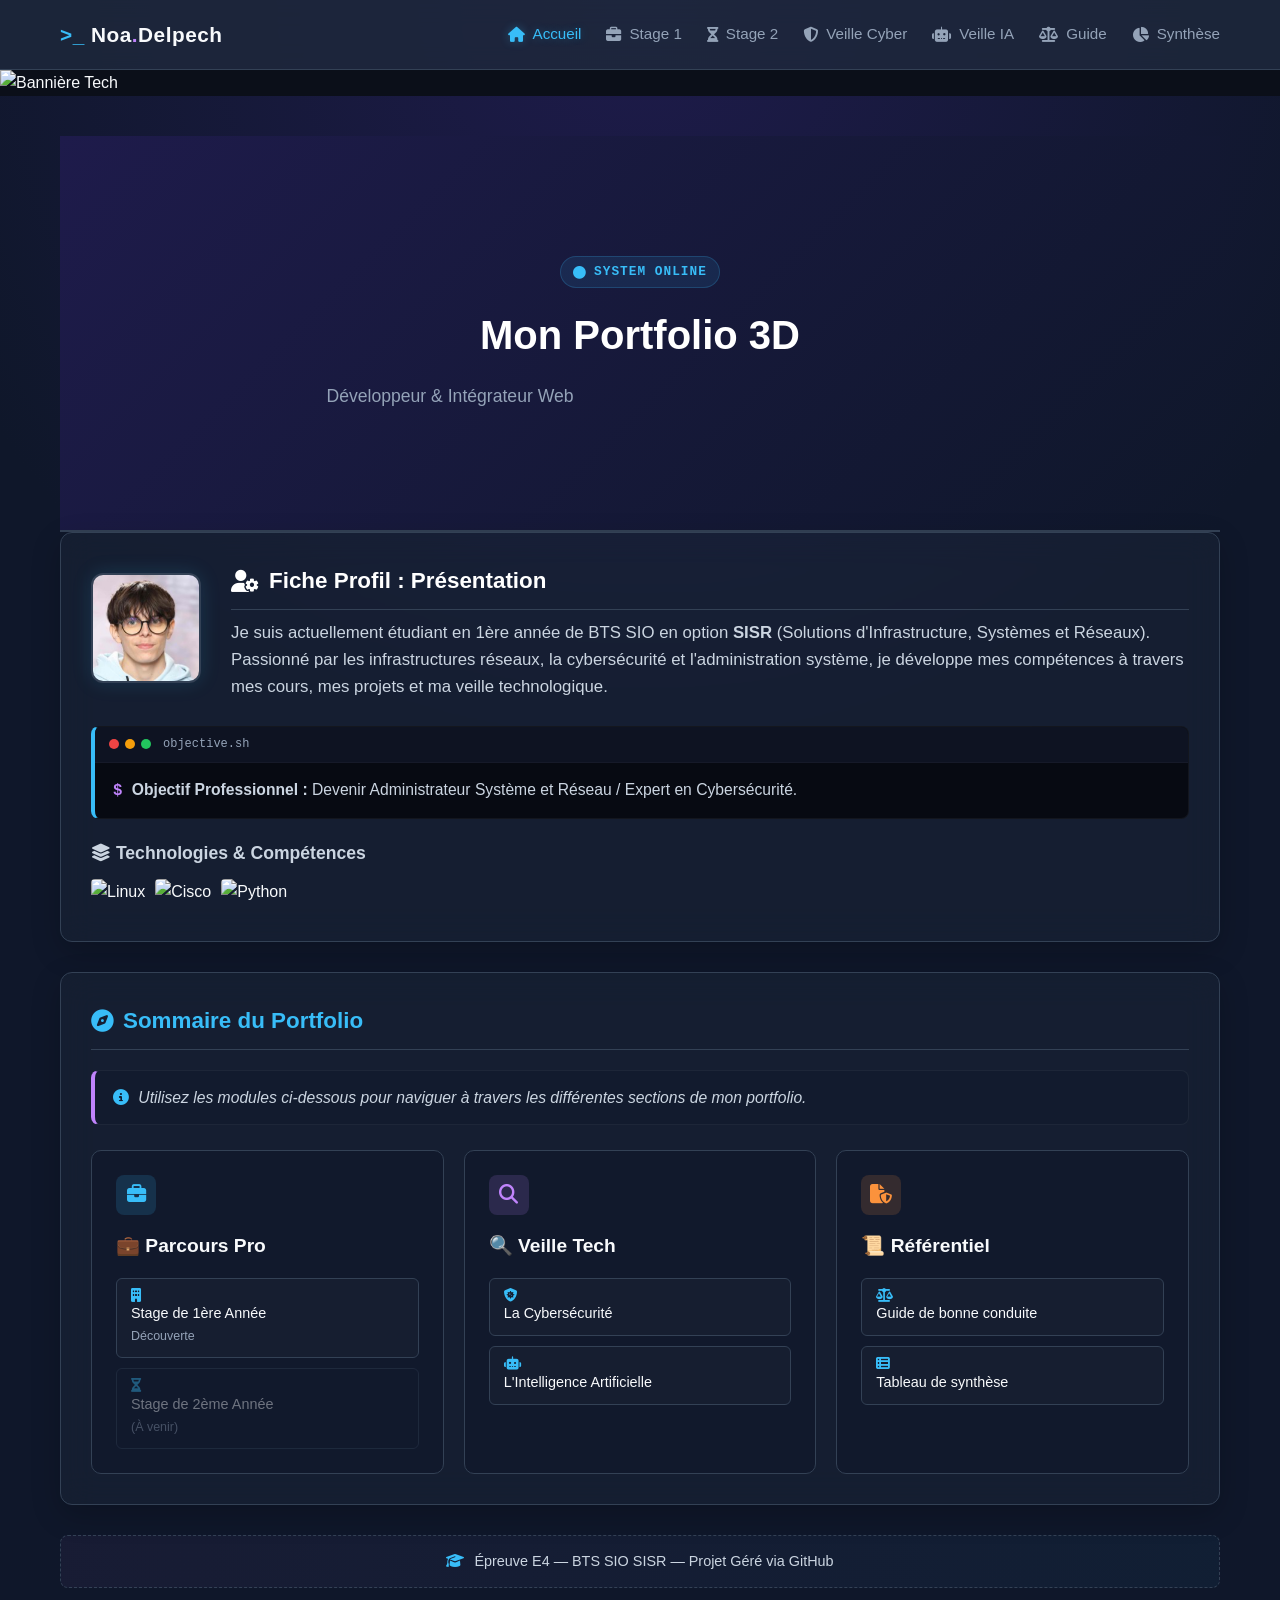
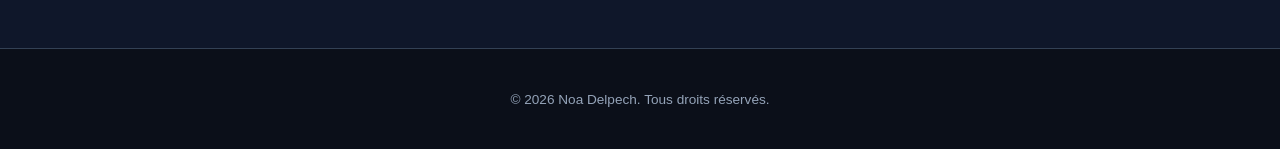
==== index.html @ 025e30a5 "Update index.html" ====
<!DOCTYPE html>
<html lang="fr">
<head>
    <meta charset="UTF-8">
    <meta name="viewport" content="width=device-width, initial-scale=1.0">
    <title>Portfolio — Noa DELPECH</title>
    <link rel="stylesheet" href="style.css">
    <link rel="stylesheet" href="https://cdnjs.cloudflare.com/ajax/libs/font-awesome/6.4.0/css/all.min.css">
</head>
<body>

    <nav class="navbar">
        <div class="nav-container">
            <a href="index.html" class="nav-logo">
                <span class="logo-icon">&gt;_</span> Noa<span class="logo-dot">.</span>Delpech
            </a>
            <ul class="nav-menu">
                <li><a href="index.html" class="active"><i class="fa-solid fa-house"></i> Accueil</a></li>
                <li><a href="stage-1.html"><i class="fa-solid fa-briefcase"></i> Stage 1</a></li>
                <li><a href="stage-2.html"><i class="fa-solid fa-hourglass-half"></i> Stage 2</a></li>
                <li><a href="veille-cybersecurite.html"><i class="fa-solid fa-shield-halved"></i> Veille Cyber</a></li>
                <li><a href="veille-ia.html"><i class="fa-solid fa-robot"></i> Veille IA</a></li>
                <li><a href="guide-bonne-conduite.html"><i class="fa-solid fa-scale-balanced"></i> Guide</a></li>
                <li><a href="tableau-de-synthese.html"><i class="fa-solid fa-chart-pie"></i> Synthèse</a></li>
            </ul>
        </div>
    </nav>

    <div class="banner-wrapper">
        <img src="https://capsule-render.vercel.app/api?type=waving&color=auto&height=200&section=header&text=Noa%20Delpech&fontSize=50&animation=fadeIn" alt="Bannière Tech" class="main-banner">
    </div>

    <main class="dashboard-container">
        
        <header class="cyber-header-hub">
    <div class="hub-overlay">
        <span class="badge-status-cyber"><i class="fa-solid fa-circle dot pulse"></i> SYSTEM ONLINE</span>
        <h1>Mon Portfolio 3D</h1>
        <p>Développeur & Intégrateur Web</p>
    </div>

    <div class="hero-3d-container">
        </div>
</header>

        <section class="glass-card profile-section">
            <div class="profile-grid">
                <div class="avatar-zone">
                    <img src="images/photo.png" alt="Photo Noa Delpech" class="cyber-avatar">
                </div>
                <div class="info-zone">
                    <h2><i class="fa-solid fa-user-gear"></i> Fiche Profil : Présentation</h2>
                    <p class="profile-text">
                        Je suis actuellement étudiant en 1ère année de BTS SIO en option <strong>SISR</strong> (Solutions d'Infrastructure, Systèmes et Réseaux). Passionné par les infrastructures réseaux, la cybersécurité et l'administration système, je développe mes compétences à travers mes cours, mes projets et ma veille technologique.
                    </p>
                </div>
            </div>

            <div class="terminal-box target-box">
                <div class="terminal-header">
                    <span class="dot red"></span><span class="dot yellow"></span><span class="dot green"></span>
                    <span class="terminal-title">objective.sh</span>
                </div>
                <div class="terminal-body">
                    <p><span class="prompt">$</span> <strong>Objectif Professionnel :</strong> Devenir Administrateur Système et Réseau / Expert en Cybersécurité.</p>
                </div>
            </div>

            <div class="skills-dashboard">
                <h3><i class="fa-solid fa-layer-group"></i> Technologies & Compétences</h3>
                <div class="badge-grid">
                    <div class="badge-item"><img src="https://img.shields.io/badge/Linux-FCC624?style=for-the-badge&logo=linux&logoColor=black" alt="Linux"></div>
                    <div class="badge-item"><img src="https://img.shields.io/badge/Cisco-1BA0D7?style=for-the-badge&logo=cisco&logoColor=white" alt="Cisco"></div>
                    <div class="badge-item"><img src="https://img.shields.io/badge/Python-3776AB?style=for-the-badge&logo=python&logoColor=white" alt="Python"></div>
                </div>
            </div>
        </section>

        <section class="glass-card navigation-section">
            <h2><i class="fa-solid fa-compass"></i> Sommaire du Portfolio</h2>
            
            <div class="terminal-box info-box">
                <div class="terminal-body">
                    <p><i class="fa-solid fa-circle-info text-cyan"></i> <em>Utilisez les modules ci-dessous pour naviguer à travers les différentes sections de mon portfolio.</em></p>
                </div>
            </div>

            <div class="modules-grid">
                
                <div class="module-card">
                    <div class="module-icon bg-blue"><i class="fa-solid fa-briefcase"></i></div>
                    <h3>💼 Parcours Pro</h3>
                    <div class="module-links">
                        <a href="stage-1.html" class="btn-link"><i class="fa-solid fa-building"></i> Stage de 1ère Année <span class="sub-desc">Découverte</span></a>
                        <a href="stage-2.html" class="btn-link disabled"><i class="fa-solid fa-hourglass-half"></i> Stage de 2ème Année <span class="sub-desc">(À venir)</span></a>
                    </div>
                </div>

                <div class="module-card">
                    <div class="module-icon bg-purple"><i class="fa-solid fa-magnifying-glass"></i></div>
                    <h3>🔍 Veille Tech</h3>
                    <div class="module-links">
                        <a href="veille-cybersecurite.html" class="btn-link"><i class="fa-solid fa-shield-virus"></i> La Cybersécurité</a>
                        <a href="veille-ia.html" class="btn-link"><i class="fa-solid fa-robot"></i> L'Intelligence Artificielle</a>
                    </div>
                </div>

                <div class="module-card">
                    <div class="module-icon bg-orange"><i class="fa-solid fa-file-shield"></i></div>
                    <h3>📜 Référentiel</h3>
                    <div class="module-links">
                        <a href="guide-bonne-conduite.html" class="btn-link"><i class="fa-solid fa-scale-balanced"></i> Guide de bonne conduite</a>
                        <a href="tableau-de-synthese.html" class="btn-link"><i class="fa-solid fa-table-list"></i> Tableau de synthèse</a>
                    </div>
                </div>

            </div>
        </section>

        <div class="bts-banner">
            <p><i class="fa-solid fa-graduation-cap"></i> Épreuve E4 — BTS SIO SISR — Projet Géré via GitHub</p>
        </div>

    </main>

    <footer class="cyber-footer">
        <p>&copy; 2026 Noa Delpech. Tous droits réservés.</p>
    </footer>

</body>
</html>
---- style.css ----
/* Variables de couleur thématiques (look Cyber/Dark) */
:root {
    --bg-color: #0f172a;
    --card-bg: #1e293b;
    --text-color: #f8fafc;
    --text-muted: #94a3b8;
    --primary-color: #38bdf8;
    --accent-color: #a855f7;
    --border-color: #334155;
}

/* Base de la page */
body {
    margin: 0;
    padding: 0;
    font-family: 'Segoe UI', Tahoma, Geneva, Verdana, sans-serif;
    background-color: var(--bg-color);
    color: var(--text-color);
    line-height: 1.6;
}

/* Barre de Navigation globale */
.navbar {
    background-color: #0b0f19;
    border-bottom: 1px solid var(--border-color);
    position: sticky;
    top: 0;
    z-index: 1000;
}
.nav-container {
    max-width: 1000px;
    margin: 0 auto;
    display: flex;
    justify-content: space-between;
    align-items: center;
    padding: 10px 20px;
}
.nav-logo {
    color: var(--primary-color);
    font-size: 1.3rem;
    font-weight: bold;
    text-decoration: none;
}
.nav-menu {
    list-style: none;
    display: flex;
    gap: 20px;
    margin: 0;
    padding: 0;
}
.nav-menu a {
    color: var(--text-color);
    text-decoration: none;
    font-size: 0.95rem;
    transition: color 0.3s;
}
.nav-menu a:hover, .nav-menu a.active {
    color: var(--primary-color);
}

/* Bannière de couverture */
.hero-banner {
    background: linear-gradient(135deg, #1e1b4b 0%, #0f172a 100%);
    border-bottom: 3px solid var(--primary-color);
    text-align: center;
    padding: 60px 20px;
}
.hero-content h1 {
    font-size: 2.5rem;
    margin: 0;
    letter-spacing: 1px;
}
.subtitle {
    color: var(--primary-color);
    font-size: 1.1rem;
    margin-top: 10px;
}

/* Conteneur principal */
.container {
    max-width: 1000px;
    margin: 30px auto;
    padding: 0 20px;
}

/* Cartes et sections */
section {
    background-color: var(--card-bg);
    border: 1px solid var(--border-color);
    border-radius: 8px;
    padding: 25px;
    margin-bottom: 25px;
}
h2 {
    color: var(--primary-color);
    margin-top: 0;
    border-bottom: 1px solid var(--border-color);
    padding-bottom: 10px;
}

/* Zone Présentation avec photo */
.profile-header {
    display: flex;
    gap: 20px;
    align-items: center;
    margin-bottom: 20px;
}
.profile-img {
    border-radius: 50%;
    border: 2px solid var(--primary-color);
    width: 80px;
    height: 80px;
    object-fit: cover;
}

/* Blocs d'alertes (Reprise du style GitHub mais personnalisé) */
.alert-box {
    border-left: 4px solid;
    padding: 1px 15px;
    border-radius: 4px;
    margin: 20px 0;
}
.alert-box.note {
    background-color: #075985;
    border-color: var(--primary-color);
}
.alert-box.info {
    background-color: #581c87;
    border-color: var(--accent-color);
}

/* Badges de compétences */
.badge-container {
    display: flex;
    gap: 10px;
    margin-top: 10px;
}
.badge {
    padding: 6px 12px;
    border-radius: 4px;
    font-weight: bold;
    font-size: 0.85rem;
    display: inline-flex;
    align-items: center;
    gap: 5px;
}
.linux { background-color: #f59e0b; color: #000; }
.cisco { background-color: #0284c7; color: #fff; }
.python { background-color: #3b82f6; color: #fff; }

/* Grid / Grille du sommaire */
.grid-container {
    display: grid;
    grid-template-columns: repeat(auto-fit, minmax(280px, 1fr));
    gap: 20px;
    margin-top: 20px;
}
.card {
    background-color: #111827;
    border: 1px solid var(--border-color);
    border-radius: 6px;
    padding: 15px;
}
.card h3 {
    margin-top: 0;
    color: var(--text-color);
}
.card ul {
    list-style: none;
    padding: 0;
    margin: 0;
}
.card li {
    margin-bottom: 10px;
}
.card a {
    color: var(--primary-color);
    text-decoration: none;
}
.card a:hover {
    text-decoration: underline;
}
.card a.disabled {
    color: var(--text-muted);
    pointer-events: none;
}

/* Petites étiquettes de statut */
.tag-info, .tag-wait {
    font-size: 0.75rem;
    padding: 2px 6px;
    border-radius: 4px;
    margin-left: 5px;
}
.tag-info { background-color: #1e3a8a; color: #93c5fd; }
.tag-wait { background-color: #374151; color: #9ca3af; }

/* Pied de page */
footer {
    text-align: center;
    color: var(--text-muted);
    font-size: 0.85rem;
    margin-top: 50px;
    padding: 20px;
    border-top: 1px solid var(--border-color);
}
/* --- GRAPHIC SYSTEM (Thème Cyber Deep Dark) --- */
:root {
    --bg-main: #0b0f19;
    --bg-surface: #131b2e;
    --bg-glass: rgba(30, 41, 59, 0.45);
    --border-color: rgba(255, 255, 255, 0.08);
    
    --text-primary: #f8fafc;
    --text-secondary: #cbd5e1;
    --text-muted: #64748b;
    
    --neon-blue: #38bdf8;
    --neon-purple: #c084fc;
    --neon-orange: #fb923c;
    --neon-green: #4ade80;
}

/* --- BASICS --- */
body {
    margin: 0;
    padding: 0;
    font-family: 'Segoe UI', system-ui, -apple-system, sans-serif;
    background-color: var(--bg-main);
    color: var(--text-primary);
    background-image: radial-gradient(circle at 50% 0%, #1e1b4b 0%, var(--bg-main) 70%);
    background-attachment: fixed;
    overflow-x: hidden;
}

/* --- STREAMLINED NAVBAR --- */
.navbar {
    background-color: rgba(11, 15, 25, 0.85);
    backdrop-filter: blur(12px);
    border-bottom: 1px solid var(--border-color);
    position: sticky;
    top: 0;
    z-index: 100;
}
.nav-container {
    max-width: 1100px;
    margin: 0 auto;
    display: flex;
    justify-content: space-between;
    align-items: center;
    padding: 14px 20px;
}
.nav-logo {
    color: var(--text-primary);
    font-size: 1.25rem;
    font-weight: 700;
    text-decoration: none;
    letter-spacing: 0.5px;
}
.logo-icon { color: var(--neon-blue); }
.logo-dot { color: var(--neon-purple); }
.nav-menu {
    list-style: none;
    display: flex;
    gap: 24px;
    margin: 0;
    padding: 0;
}
.nav-menu a {
    color: var(--text-secondary);
    text-decoration: none;
    font-size: 0.9rem;
    font-weight: 500;
    display: flex;
    align-items: center;
    gap: 8px;
    transition: all 0.2s ease;
}
.nav-menu a:hover, .nav-menu a.active {
    color: var(--neon-blue);
    text-shadow: 0 0 10px rgba(56, 189, 248, 0.3);
}

/* --- BANNER INTEGRATION --- */
.banner-wrapper {
    width: 100%;
    background-color: #0b0f19;
}
.main-banner {
    width: 100%;
    height: auto;
    display: block;
}

/* --- CORE LAYOUT --- */
.dashboard-container {
    max-width: 1040px;
    margin: 0 auto;
    padding: 20px;
    box-sizing: border-box;
}
.dashboard-header {
    margin-bottom: 30px;
    text-align: left;
}
.dashboard-header h1 {
    font-size: 2.2rem;
    margin: 0 0 8px 0;
    font-weight: 800;
    letter-spacing: -0.5px;
}
.folder-glow { color: var(--neon-blue); }
.role-tag {
    margin: 0;
    color: var(--text-secondary);
    font-size: 1.1rem;
}
.pulse-icon { display: inline-block; animation: pulse 2s infinite; }

/* --- MODERN GLASS CARDS --- */
.glass-card {
    background: var(--bg-glass);
    backdrop-filter: blur(16px);
    border: 1px solid var(--border-color);
    border-radius: 12px;
    padding: 30px;
    margin-bottom: 30px;
    box-shadow: 0 10px 30px rgba(0,0,0,0.2);
}
.glass-card h2 {
    font-size: 1.4rem;
    margin-top: 0;
    margin-bottom: 20px;
    color: var(--neon-blue);
    display: flex;
    align-items: center;
    gap: 10px;
}

/* Profile Grid layout */
.profile-grid {
    display: flex;
    gap: 30px;
    align-items: center;
    margin-bottom: 25px;
}
.cyber-avatar {
    width: 110px;
    height: 110px;
    border-radius: 12px;
    border: 2px solid var(--border-color);
    box-shadow: 0 0 20px rgba(56, 189, 248, 0.15);
    object-fit: cover;
}
.info-zone h2 { color: #fff; margin-bottom: 10px; }
.profile-text { color: var(--text-secondary); margin: 0; font-size: 1.05rem; }

/* --- TERMINAL BLOCKS (BOXES) --- */
.terminal-box {
    background: #070a12;
    border-radius: 8px;
    border: 1px solid rgba(255,255,255,0.05);
    margin: 20px 0;
    overflow: hidden;
}
.terminal-header {
    background: #0e1322;
    padding: 8px 14px;
    display: flex;
    align-items: center;
    gap: 6px;
    border-bottom: 1px solid rgba(255,255,255,0.03);
}
.dot { width: 10px; height: 10px; border-radius: 50%; }
.dot.red { background: #ef4444; }
.dot.yellow { background: #f59e0b; }
.dot.green { background: #22c55e; }
.terminal-title { font-family: monospace; font-size: 0.75rem; color: var(--text-muted); margin-left: 6px; }
.terminal-body { padding: 14px 18px; }
.terminal-body p { margin: 0; font-size: 0.98rem; color: var(--text-secondary); }
.prompt { color: var(--neon-purple); font-family: monospace; margin-right: 5px; font-weight: bold; }

.target-box { border-left: 4px solid var(--neon-blue); }
.info-box { border-left: 4px solid var(--neon-purple); background: rgba(15, 23, 42, 0.3); }
.text-cyan { color: var(--neon-blue); margin-right: 5px; }

/* Skills Section inside Profile */
.skills-dashboard h3 { font-size: 1.1rem; margin-bottom: 12px; color: var(--text-secondary); }
.badge-grid { display: flex; gap: 10px; flex-wrap: wrap; }
.badge-item img { height: 32px; display: block; border-radius: 4px; }

/* --- DASHBOARD MODULES GRID --- */
.modules-grid {
    display: grid;
    grid-template-columns: repeat(auto-fit, minmax(290px, 1fr));
    gap: 20px;
    margin-top: 25px;
}
.module-card {
    background: rgba(15, 23, 42, 0.6);
    border: 1px solid var(--border-color);
    border-radius: 10px;
    padding: 24px;
    position: relative;
    transition: all 0.25s cubic-bezier(0.4, 0, 0.2, 1);
}
.module-card:hover {
    transform: translateY(-4px);
    border-color: rgba(56, 189, 248, 0.3);
    box-shadow: 0 12px 24px -10px rgba(0, 0, 0, 0.5);
}
.module-icon {
    width: 40px;
    height: 40px;
    border-radius: 8px;
    display: flex;
    align-items: center;
    justify-content: center;
    font-size: 1.2rem;
    margin-bottom: 16px;
}
.bg-blue { background: rgba(56, 189, 248, 0.15); color: var(--neon-blue); }
.bg-purple { background: rgba(192, 132, 252, 0.15); color: var(--neon-purple); }
.bg-orange { background: rgba(251, 146, 60, 0.15); color: var(--neon-orange); }

.module-card h3 { margin: 0 0 16px 0; font-size: 1.2rem; font-weight: 600; }
.module-links { display: flex; flex-direction: column; gap: 10px; }

/* BUTTON STYLE LINKS */
.btn-link {
    background: rgba(255,255,255,0.02);
    border: 1px solid var(--border-color);
    border-radius: 6px;
    padding: 10px 14px;
    color: var(--text-primary);
    text-decoration: none;
    font-size: 0.9rem;
    font-weight: 500;
    transition: all 0.2s ease;
    display: flex;
    flex-direction: column;
}
.btn-link i { color: var(--neon-blue); margin-right: 2px; font-size: 0.85rem; display: inline-flex; align-items: center; gap: 6px;}
.btn-link:hover:not(.disabled) {
    background: rgba(255,255,255,0.06);
    border-color: var(--neon-blue);
    padding-left: 18px;
}
.sub-desc { font-size: 0.78rem; color: var(--text-muted); font-weight: 400; margin-top: 2px; }

.btn-link.disabled {
    opacity: 0.4;
    cursor: not-allowed;
    background: transparent;
}

/* --- FOOTERS & SUB-BANNERS --- */
.bts-banner {
    text-align: center;
    padding: 14px;
    background: linear-gradient(90deg, rgba(192,132,252,0.05), rgba(56,189,248,0.05));
    border: 1px dashed var(--border-color);
    border-radius: 8px;
    font-size: 0.9rem;
    color: var(--text-secondary);
}
.bts-banner i { color: var(--neon-blue); margin-right: 6px; }

.cyber-footer {
    text-align: center;
    padding: 24px;
    margin-top: 40px;
    border-top: 1px solid var(--border-color);
    color: var(--text-muted);
    font-size: 0.8rem;
}

/* --- ANIMATIONS & RESPONSIVE --- */
@keyframes pulse {
    0%, 100% { transform: scale(1); }
    50% { transform: scale(1.05); }
}

@media (max-width: 680px) {
    .profile-grid { flex-direction: column; text-align: center; gap: 16px; }
    .nav-container { flex-direction: column; gap: 12px; }
    .dashboard-header { text-align: center; }
    .glass-card { padding: 20px; }
}

/* ========================================================
   DESIGN PREMIUM - HUB DE VEILLE EN TIMELINE (STRICT IMAGE FOLDER)
   ======================================================== */

.cyber-header-hub {
    background: linear-gradient(135deg, #090d16 0%, #17123a 100%);
    border-bottom: 1px solid var(--border-color);
    padding: 60px 20px;
    text-align: center;
}
.hub-overlay {
    max-width: 800px;
    margin: 0 auto;
}
.badge-status-cyber {
    background: rgba(74, 222, 128, 0.1);
    color: var(--neon-green);
    border: 1px solid rgba(74, 222, 128, 0.2);
    padding: 5px 12px;
    border-radius: 4px;
    font-size: 0.8rem;
    font-family: monospace;
    font-weight: bold;
    letter-spacing: 1px;
}
.pulse { animation: blink 1.5s infinite; margin-right: 5px; }

.cyber-header-hub h1 {
    font-size: 2.5rem;
    margin: 18px 0 10px 0;
    color: #fff;
    font-weight: 800;
}
.cyber-header-hub p {
    color: var(--text-secondary);
    font-size: 1.1rem;
    margin: 0;
}

/* Grille de statistiques */
.stats-panel-grid {
    display: grid;
    grid-template-columns: repeat(auto-fit, minmax(220px, 1fr));
    gap: 20px;
    margin: 30px 0 40px 0;
}
.stat-card {
    background: rgba(30, 41, 59, 0.3);
    border: 1px solid var(--border-color);
    border-radius: 8px;
    padding: 20px;
    text-align: center;
}
.stat-title {
    display: block;
    font-size: 0.85rem;
    color: var(--text-muted);
    text-transform: uppercase;
    margin-bottom: 5px;
}
.stat-value {
    font-size: 1.5rem;
    font-weight: 700;
    color: #fff;
}
.text-blue { color: var(--neon-blue); }
.text-purple { color: var(--neon-purple); }

.hub-title {
    font-size: 1.5rem;
    color: #fff;
    margin-bottom: 30px;
    border-left: 4px solid var(--neon-purple);
    padding-left: 12px;
}

/* Architecture de la Timeline */
.timeline-feed {
    position: relative;
    padding-left: 30px;
    border-left: 2px solid var(--border-color);
    margin-bottom: 60px;
}

.timeline-item {
    position: relative;
    margin-bottom: 35px;
}
/* Point lumineux sur la ligne de temps */
.timeline-item::before {
    content: '';
    position: absolute;
    left: -37px;
    top: 6px;
    width: 12px;
    height: 12px;
    border-radius: 50%;
    background: var(--bg-main);
    border: 2px solid var(--neon-blue);
    box-shadow: 0 0 8px var(--neon-blue);
    z-index: 5;
}

.timeline-meta {
    display: flex;
    align-items: center;
    gap: 15px;
    margin-bottom: 10px;
}
.source-text {
    font-size: 0.85rem;
    color: var(--text-muted);
}

/* Badges de catégorisation thématique */
.axis-tag {
    font-size: 0.75rem;
    font-weight: 700;
    padding: 3px 10px;
    border-radius: 4px;
    text-transform: uppercase;
}
.tag-eco { background: rgba(56, 189, 248, 0.12); color: var(--neon-blue); }
.tag-law { background: rgba(251, 146, 60, 0.12); color: var(--neon-orange); }
.tag-tech { background: rgba(192, 132, 252, 0.12); color: var(--neon-purple); }
.tag-gov { background: rgba(74, 222, 128, 0.12); color: var(--neon-green); }

/* Cartes horizontales scindées */
.timeline-card {
    background: var(--bg-surface);
    border: 1px solid var(--border-color);
    border-radius: 10px;
    overflow: hidden;
    transition: border-color 0.2s ease, transform 0.2s ease;
}
.timeline-card:hover {
    border-color: rgba(192, 132, 252, 0.3);
    transform: translateX(4px);
}

.card-split {
    display: flex;
    align-items: stretch;
}
.card-content {
    padding: 25px;
    flex: 1;
}
.card-content h3 {
    margin: 0 0 12px 0;
    font-size: 1.2rem;
    color: #fff;
}
.summary-text {
    color: var(--text-secondary);
    font-size: 0.95rem;
    line-height: 1.6;
    margin: 0 0 20px 0;
}
.source-link-btn {
    display: inline-flex;
    align-items: center;
    gap: 8px;
    color: var(--neon-blue);
    text-decoration: none;
    font-size: 0.85rem;
    font-weight: 600;
    transition: color 0.2s ease;
}
.source-link-btn:hover {
    color: var(--neon-purple);
}

/* Zone Image intégrée proprement */
.card-img-zone {
    width: 220px;
    min-width: 220px;
    background: #101726;
    border-left: 1px solid var(--border-color);
}
.card-img-zone img {
    width: 100%;
    height: 100%;
    object-fit: cover;
}

@keyframes blink {
    0%, 100% { opacity: 1; }
    50% { opacity: 0.3; }
}

/* Adaptabilité Mobile */
@media (max-width: 768px) {
    .card-split { flex-direction: column-reverse; }
    .card-img-zone { width: 100%; height: 180px; border-left: none; border-bottom: 1px solid var(--border-color); }
    .timeline-feed { padding-left: 20px; }
    .timeline-item::before { left: -27px; }
}

/* --- THEME SPECIFIQUE CYBER (Alerte & Defense) --- */

.cyber-alert-theme {
    background: linear-gradient(135deg, #0f0505 0%, #1a0b0b 100%) !important;
    border-bottom: 2px solid #ef4444 !important;
}

.alert-pulse {
    background: rgba(239, 68, 68, 0.15) !important;
    color: #ef4444 !important;
    border: 1px solid rgba(239, 68, 68, 0.3) !important;
}

/* Bordures de cartes statistiques */
.border-red { border-top: 3px solid #ef4444 !important; }
.border-blue { border-top: 3px solid var(--neon-blue) !important; }
.border-green { border-top: 3px solid var(--neon-green) !important; }

.text-green { color: var(--neon-green); }

/* Animation spécifique pour la veille cyber */
@keyframes alert-blink {
    0% { opacity: 1; text-shadow: 0 0 5px #ef4444; }
    50% { opacity: 0.6; text-shadow: none; }
    100% { opacity: 1; text-shadow: 0 0 5px #ef4444; }
}

.alert-pulse .fa-circle-dot {
    animation: alert-blink 1s infinite;
}

/* ==========================================================================
   1. VARIABLES GLOBALES & THÈME (Tech Modern)
   ========================================================================== */
:root {
    --bg-main: #0f172a;          /* Fond principal ardoise foncée */
    --bg-card: #1e293b;          /* Fond des cartes */
    --text-main: #f8fafc;        /* Texte principal clair */
    --text-muted: #94a3b8;       /* Texte secondaire estompé */
    --border-color: #334155;     /* Bordures discrètes */
    
    /* Accents de couleur pour les spécialités */
    --neon-blue: #38bdf8;        /* Réseau / Info */
    --neon-green: #4ade80;       /* Validation / Système */
    --neon-red: #f87171;         /* Alertes / Incidents */
    --neon-purple: #c084fc;      /* Développement / Scripting */
    --neon-amber: #fbbf24;       /* Support / Gouvernance */
}

* {
    margin: 0;
    padding: 0;
    box-sizing: border-box;
}

body {
    font-family: 'Segoe UI', Tahoma, Geneva, Verdana, sans-serif;
    background-color: var(--bg-main);
    color: var(--text-main);
    line-height: 1.6;
    padding-top: 70px; /* Espace pour la navbar fixe */
}

/* ==========================================================================
   2. BARRE DE NAVIGATION (Glassmorphism)
   ========================================================================== */
.navbar {
    position: fixed;
    top: 0;
    left: 0;
    width: 100%;
    height: 70px;
    background: rgba(30, 41, 59, 0.85);
    backdrop-filter: blur(12px);
    border-bottom: 1px solid var(--border-color);
    z-index: 1000;
}

.nav-container {
    max-width: 1200px;
    margin: 0 auto;
    display: flex;
    justify-content: space-between;
    align-items: center;
    height: 100%;
    padding: 0 20px;
}

.nav-logo {
    font-size: 1.3rem;
    font-weight: 700;
    color: var(--text-main);
    text-decoration: none;
}

.logo-icon {
    color: var(--neon-blue);
}

.logo-dot {
    color: var(--neon-purple);
}

.nav-menu {
    display: flex;
    list-style: none;
    gap: 25px;
}

.nav-menu a {
    color: var(--text-muted);
    text-decoration: none;
    font-size: 0.95rem;
    font-weight: 500;
    transition: color 0.3s ease;
    display: flex;
    align-items: center;
    gap: 8px;
}

.nav-menu a:hover, .nav-menu a.active {
    color: var(--neon-blue);
}

/* ==========================================================================
   3. EN-TÊTES DYNAMIQUES (Headers)
   ========================================================================== */
.cyber-header-hub {
    background: linear-gradient(135deg, #1e1b4b 0%, #0f172a 100%);
    position: relative;
    border-bottom: 2px solid var(--border-color);
    overflow: hidden;
}

/* Accents de couleur selon la page */
.cyber-alert-theme { border-bottom-color: var(--neon-red); }
.stage-theme { border-bottom-color: var(--neon-blue); }

.hub-overlay {
    max-width: 1200px;
    margin: 0 auto;
    padding: 60px 20px;
    position: relative;
    z-index: 2;
}

.cyber-header-hub h1 {
    font-size: 2.5rem;
    margin: 15px 0;
    font-weight: 800;
}

.cyber-header-hub p {
    color: var(--text-muted);
    max-width: 700px;
    font-size: 1.1rem;
}

.badge-status-cyber {
    display: inline-flex;
    align-items: center;
    gap: 6px;
    background: rgba(56, 189, 248, 0.1);
    color: var(--neon-blue);
    padding: 5px 12px;
    border-radius: 50px;
    font-size: 0.8rem;
    font-weight: 600;
    letter-spacing: 1px;
    border: 1px solid rgba(56, 189, 248, 0.2);
}

.alert-pulse {
    background: rgba(248, 113, 113, 0.1);
    color: var(--neon-red);
    border-color: rgba(248, 113, 113, 0.2);
    animation: pulse 2s infinite;
}

@keyframes pulse {
    0% { opacity: 0.8; }
    50% { opacity: 1; box-shadow: 0 0 10px rgba(248, 113, 113, 0.2); }
    100% { opacity: 0.8; }
}

/* ==========================================================================
   4. STRUCTURE DU DASHBOARD & GRIDES
   ========================================================================== */
.dashboard-container {
    max-width: 1200px;
    margin: 40px auto;
    padding: 0 20px;
}

.hub-title {
    font-size: 1.5rem;
    margin-bottom: 30px;
    border-left: 4px solid var(--neon-purple);
    padding-left: 12px;
    display: flex;
    align-items: center;
    gap: 10px;
}

/* Panneau de statistiques rapides */
.stats-panel-grid {
    display: grid;
    grid-template-columns: repeat(auto-fit, minmax(250px, 1fr));
    gap: 20px;
    margin-bottom: 40px;
}

.stat-card {
    background: var(--bg-card);
    border: 1px solid var(--border-color);
    padding: 20px;
    border-radius: 8px;
    display: flex;
    flex-direction: column;
}

.stat-title {
    font-size: 0.85rem;
    color: var(--text-muted);
    text-transform: uppercase;
    letter-spacing: 0.5px;
}

.stat-value {
    font-size: 1.8rem;
    font-weight: 700;
    margin-top: 5px;
}

.border-red { border-top: 3px solid var(--neon-red); }
.border-blue { border-top: 3px solid var(--neon-blue); }
.border-green { border-top: 3px solid var(--neon-green); }
.text-blue { color: var(--neon-blue); }
.text-green { color: var(--neon-green); }

/* ==========================================================================
   5. FIL CHRONOLOGIQUE (Page Veille)
   ========================================================================== */
.timeline-feed {
    display: flex;
    flex-direction: column;
    gap: 30px;
}

.timeline-item {
    display: grid;
    grid-template-columns: 200px 1fr;
    gap: 20px;
}

@media (max-width: 768px) {
    .timeline-item {
        grid-template-columns: 1fr;
        gap: 8px;
    }
}

.timeline-meta {
    display: flex;
    flex-direction: column;
    gap: 8px;
}

.source-text {
    font-size: 0.85rem;
    color: var(--text-muted);
}

/* Cartes horizontales */
.timeline-card, .mission-block-card {
    background: var(--bg-card);
    border: 1px solid var(--border-color);
    border-radius: 8px;
    overflow: hidden;
    transition: transform 0.2s ease, border-color 0.2s ease;
}

.timeline-card:hover, .mission-block-card:hover {
    transform: translateY(-2px);
    border-color: #475569;
}

.card-split {
    display: flex;
    flex-wrap: wrap;
}

.card-content {
    flex: 1;
    min-width: 300px;
    padding: 25px;
    display: flex;
    flex-direction: column;
    justify-content: space-between;
}

.card-content h3 {
    font-size: 1.2rem;
    margin-bottom: 12px;
}

.summary-text {
    color: var(--text-muted);
    font-size: 0.95rem;
    margin-bottom: 20px;
}

.source-link-btn {
    align-self: flex-start;
    background: #334155;
    color: var(--text-main);
    text-decoration: none;
    font-size: 0.85rem;
    padding: 8px 14px;
    border-radius: 4px;
    font-weight: 500;
    transition: background 0.2s;
}

.source-link-btn:hover {
    background: var(--neon-blue);
    color: #000;
}

.card-img-zone {
    width: 250px;
    min-height: 100%;
    position: relative;
}

@media (max-width: 768px) {
    .card-img-zone { width: 100%; height: 180px; }
}

.card-img-zone img {
    width: 100%;
    height: 100%;
    object-fit: cover;
    position: absolute;
    top: 0; left: 0;
}

/* ==========================================================================
   6. FICHE ENTREPRISE & RAPPORTS (Page Stage)
   ========================================================================== */
.company-profile-card {
    background: var(--bg-card);
    border: 1px solid var(--border-color);
    border-radius: 8px;
    margin-bottom: 40px;
    overflow: hidden;
}

.company-header {
    background: #1e293b;
    padding: 15px 20px;
    border-bottom: 1px solid var(--border-color);
}

.company-grid {
    display: grid;
    grid-template-columns: repeat(auto-fit, minmax(220px, 1fr));
    padding: 20px;
    gap: 20px;
}

.info-item {
    display: flex;
    flex-direction: column;
}

.info-label {
    font-size: 0.8rem;
    color: var(--text-muted);
    text-transform: uppercase;
}

.info-value {
    font-weight: 600;
    margin-top: 4px;
}

/* Flux des missions de stage */
.missions-feed-grid {
    display: flex;
    flex-direction: column;
    gap: 35px;
}

.mission-block-card {
    padding: 25px;
}

.mission-top-meta {
    display: flex;
    flex-direction: column;
    gap: 10px;
    margin-bottom: 20px;
    border-bottom: 1px solid var(--border-color);
    padding-bottom: 15px;
}

.mission-top-meta h3 {
    font-size: 1.3rem;
}

.context-box {
    background: #0f172a;
    padding: 15px;
    border-radius: 6px;
    border-left: 3px solid var(--neon-purple);
    font-size: 0.95rem;
    margin-bottom: 20px;
}

.action-list {
    padding-left: 20px;
}

.action-list li {
    margin-bottom: 15px;
    font-size: 0.95rem;
}

.action-list code {
    background: #0f172a;
    padding: 2px 6px;
    border-radius: 4px;
    color: var(--neon-purple);
    font-family: Consolas, monospace;
}

/* ==========================================================================
   7. GESTION DES CAPTURES D'ÉCRAN (Galleries / Images)
   ========================================================================== */
.single-img-container {
    margin: 15px 0;
    max-width: 100%;
}

.gallery-img {
    width: 100%;
    max-height: 400px;
    object-fit: contain;
    border: 2px solid var(--border-color);
    border-radius: 6px;
    background: #0f172a;
}

/* Alignement automatique fluide des grilles de petites images (25% / 35%) */
.img-gallery-flex {
    display: grid;
    grid-template-columns: repeat(auto-fit, minmax(180px, 1fr));
    gap: 12px;
    margin: 18px 0;
}

.img-gallery-flex img {
    width: 100%;
    height: 140px;
    object-fit: cover;
    border: 2px solid var(--border-color);
    border-radius: 6px;
    transition: transform 0.2s;
    cursor: zoom-in;
}

.img-gallery-flex img:hover {
    transform: scale(1.03);
    border-color: var(--neon-blue);
}

/* Zone blanche de prod */
.generic-prod-card {
    border-left: 4px solid var(--neon-blue);
}

.alert-zone-text {
    background: rgba(251, 191, 36, 0.08);
    border: 1px solid rgba(251, 191, 36, 0.2);
    color: var(--neon-amber);
    padding: 12px;
    border-radius: 6px;
    font-size: 0.9rem;
    margin-bottom: 20px;
}

.sub-mission-item {
    background: #0f172a;
    padding: 15px;
    border-radius: 6px;
    margin-bottom: 15px;
}

.sub-mission-item h5 {
    font-size: 1rem;
    margin-bottom: 5px;
    color: var(--text-main);
}

.bullet-list-style {
    padding-left: 20px;
    margin-top: 8px;
    font-size: 0.9rem;
    color: var(--text-muted);
}

/* ==========================================================================
   8. BADGES DE CATÉGORIES (Tags SIO)
   ========================================================================== */
.axis-tag, .mission-tag {
    display: inline-block;
    align-self: flex-start;
    padding: 4px 10px;
    border-radius: 4px;
    font-size: 0.75rem;
    font-weight: 700;
    text-transform: uppercase;
    letter-spacing: 0.5px;
}

/* Couleurs des axes techniques */
.tag-law, .tag-sys { background: rgba(74, 222, 128, 0.15); color: var(--neon-green); }
.tag-gov, .tag-support { background: rgba(251, 191, 36, 0.15); color: var(--neon-amber); }
.tag-tech, .tag-net { background: rgba(56, 189, 248, 0.15); color: var(--neon-blue); }
.tag-eco, .tag-dev { background: rgba(192, 132, 252, 0.15); color: var(--neon-purple); }

/* ==========================================================================
   9. BAS DE PAGE (Footer)
   ========================================================================== */
.cyber-footer {
    text-align: center;
    padding: 40px 20px;
    color: var(--text-muted);
    font-size: 0.85rem;
    border-top: 1px solid var(--border-color);
    margin-top: 60px;
    background: #0b0f19;
}

/* ==========================================================================
   STYLE PREMIUM POUR LE TABLEAU DE SYNTHÈSE (À mettre dans style.css)
   ========================================================================== */

.skills-container {
    margin: 30px 0;
    background: #1e293b;
    border-radius: 12px;
    overflow-x: auto; /* Permet le scroll sur mobile sans casser le design */
    border: 1px solid #334155;
    box-shadow: 0 10px 25px -5px rgba(0, 0, 0, 0.3);
}

.skills-table {
    width: 100%;
    border-collapse: collapse;
    text-align: left;
    font-size: 14px;
    min-width: 700px; /* Évite l'écrasement des colonnes sur petit écran */
}

.skills-table th {
    background-color: #0f172a;
    color: #38bdf8; /* Bleu néon */
    padding: 16px 20px;
    font-weight: 700;
    text-transform: uppercase;
    font-size: 12px;
    letter-spacing: 0.5px;
    border-bottom: 2px solid #334155;
}

.skills-table td {
    padding: 16px 20px;
    vertical-align: middle;
    border-bottom: 1px solid #334155;
    border-right: 1px solid #334155; /* Délimitation propre pour les cellules fusionnées */
    color: #cbd5e1;
}

.skills-table td:last-child {
    border-right: none;
}

.skills-table tr:last-child td {
    border-bottom: none;
}

.skills-table tr:hover {
    background-color: rgba(56, 189, 248, 0.02); /* Effet de survol ultra léger */
}

/* Domaines de compétences (colonne de gauche fusionnée) */
.domain-text {
    font-weight: 700;
    color: #ffffff;
    font-size: 14px;
    background-color: rgba(15, 23, 42, 0.2); /* Fond légèrement plus sombre pour détacher */
}

/* Système de Badges pour les Réalisations */
.badge-projet, .badge-stage, .badge-empty {
    padding: 6px 14px;
    border-radius: 6px;
    font-size: 13px;
    font-weight: 500;
    display: inline-flex; /* Aligne parfaitement l'icône FontAwesome et le texte */
    align-items: center;
    gap: 8px;
}

/* Badge pour les Projets (Violet) */
.badge-projet {
    background: rgba(168, 85, 247, 0.15);
    color: #c084fc; 
    border: 1px solid rgba(168, 85, 247, 0.4);
}

/* Badge pour les Stages (Bleu) */
.badge-stage {
    background: rgba(56, 189, 248, 0.15);
    color: #38bdf8; 
    border: 1px solid rgba(56, 189, 248, 0.4);
}

/* Badge pour les cases vides / À venir (Gris) */
.badge-empty {
    background: rgba(100, 116, 139, 0.1);
    color: #64748b;
    border: 1px solid rgba(100, 116, 139, 0.2);
    font-style: italic;
}

/* Section Légende en bas de page */
.legend-card {
    background: #1e293b;
    border: 1px solid #334155;
    border-radius: 12px;
    padding: 24px;
    margin-top: 30px;
}

.legend-card h3 {
    color: #ffffff;
    margin-top: 0;
    margin-bottom: 16px;
    font-size: 16px;
    display: flex;
    align-items: center;
    gap: 10px;
}

.legend-card h3 i {
    color: #38bdf8;
}

.legend-list {
    list-style: none;
    padding: 0;
    margin: 0;
}

.legend-list li {
    margin-bottom: 12px;
    font-size: 14px;
    color: #94a3b8;
    display: flex;
    align-items: center;
    gap: 12px;
}

.legend-list li:last-child {
    margin-bottom: 0;
}

/* Les puces lumineuses de la légende */
.dot-projet {
    width: 10px;
    height: 10px;
    background-color: #c084fc;
    border-radius: 50%;
    display: inline-block;
    box-shadow: 0 0 8px #c084fc; /* Effet néon brillant */
}

.dot-stage {
    width: 10px;
    height: 10px;
    background-color: #38bdf8;
    border-radius: 50%;
    display: inline-block;
    box-shadow: 0 0 8px #38bdf8; /* Effet néon brillant */
}

/* ==========================================================================
   11. STYLE DU GUIDE DE BONNE CONDUITE & ALERTES
   ========================================================================== */

/* Thème d'en-tête spécifique pour la sécurité */
.cyber-alert-theme {
    background: linear-gradient(135deg, #1e1b4b 0%, #451a03 100%); /* Dégradé bleu nuit et ambre foncé */
    border-bottom: 3px solid var(--neon-red, #ef4444);
}

/* Animation de pulsation pour le badge de sécurité */
.alert-pulse {
    animation: cyberPulse 2s infinite;
    background: rgba(239, 68, 68, 0.15) !important;
    color: #f87171 !important;
    border: 1px solid rgba(239, 68, 68, 0.4) !important;
}

@keyframes cyberPulse {
    0% {
        box-shadow: 0 0 0 0 rgba(239, 68, 68, 0.4);
    }
    70% {
        box-shadow: 0 0 0 10px rgba(239, 68, 68, 0);
    }
    100% {
        box-shadow: 0 0 0 0 rgba(239, 68, 68, 0);
    }
}

/* Nouveaux badges colorés pour les catégories du guide */
.tag-law {
    background: rgba(34, 197, 94, 0.15);
    color: #4ade80;
    border: 1px solid rgba(34, 197, 94, 0.3);
}

.tag-gov {
    background: rgba(56, 189, 248, 0.15);
    color: #38bdf8;
    border: 1px solid rgba(56, 189, 248, 0.3);
}

.tag-eco {
    background: rgba(234, 179, 8, 0.15);
    color: #facc15;
    border: 1px solid rgba(234, 179, 8, 0.3);
}

/* Couleurs de texte pour mettre en valeur les mots-clés */
.text-green {
    color: #4ade80;
}

.text-purple {
    color: #c084fc;
}

/* --- CORRECTION DES IMAGES (À coller dans style.css) --- */

/* 1. Conteneur pour une seule image */
.single-img-container {
    text-align: center;
    margin: 20px 0;
    width: 100%;
}

/* 2. Style de base pour les images uniques pour éviter qu'elles s'écrasent */
.single-img-container img, .gallery-img {
    max-width: 100%; /* Empêche l'image de déborder de l'écran */
    height: auto; /* CRUCIAL : Garde les proportions de l'image (pas d'écrasement) */
    border-radius: 8px; /* Rendu plus pro avec des bords légèrement arrondis */
    box-shadow: 0 4px 8px rgba(0,0,0,0.1); /* Petite ombre légère pour le style */
    display: block;
    margin: 0 auto;
}

/* 3. Conteneur pour tes galeries de plusieurs images */
.img-gallery-flex {
    display: flex;
    flex-wrap: wrap; /* Permet aux images de passer à la ligne s'il n'y a plus de place */
    gap: 15px; /* Espace net entre tes images */
    margin: 20px 0;
    justify-content: center;
    align-items: center;
}

/* 4. Style des images dans la galerie */
.img-gallery-flex img {
    max-width: calc(33.333% - 15px); /* Aligne 3 images par ligne sur un écran d'ordinateur */
    height: auto; 
    object-fit: cover; /* Assure que l'image remplit son espace sans se déformer */
    border-radius: 8px;
    box-shadow: 0 4px 8px rgba(0,0,0,0.1);
}

/* 5. Mode "Responsive" (Pour que le jury voie bien sur petit écran ou tablette) */
@media (max-width: 768px) {
    .img-gallery-flex img {
        max-width: calc(50% - 15px); /* Passe à 2 images par ligne sur tablette */
    }
}

@media (max-width: 480px) {
    .img-gallery-flex img {
        max-width: 100%; /* Passe à 1 image par ligne sur smartphone */
    }
}
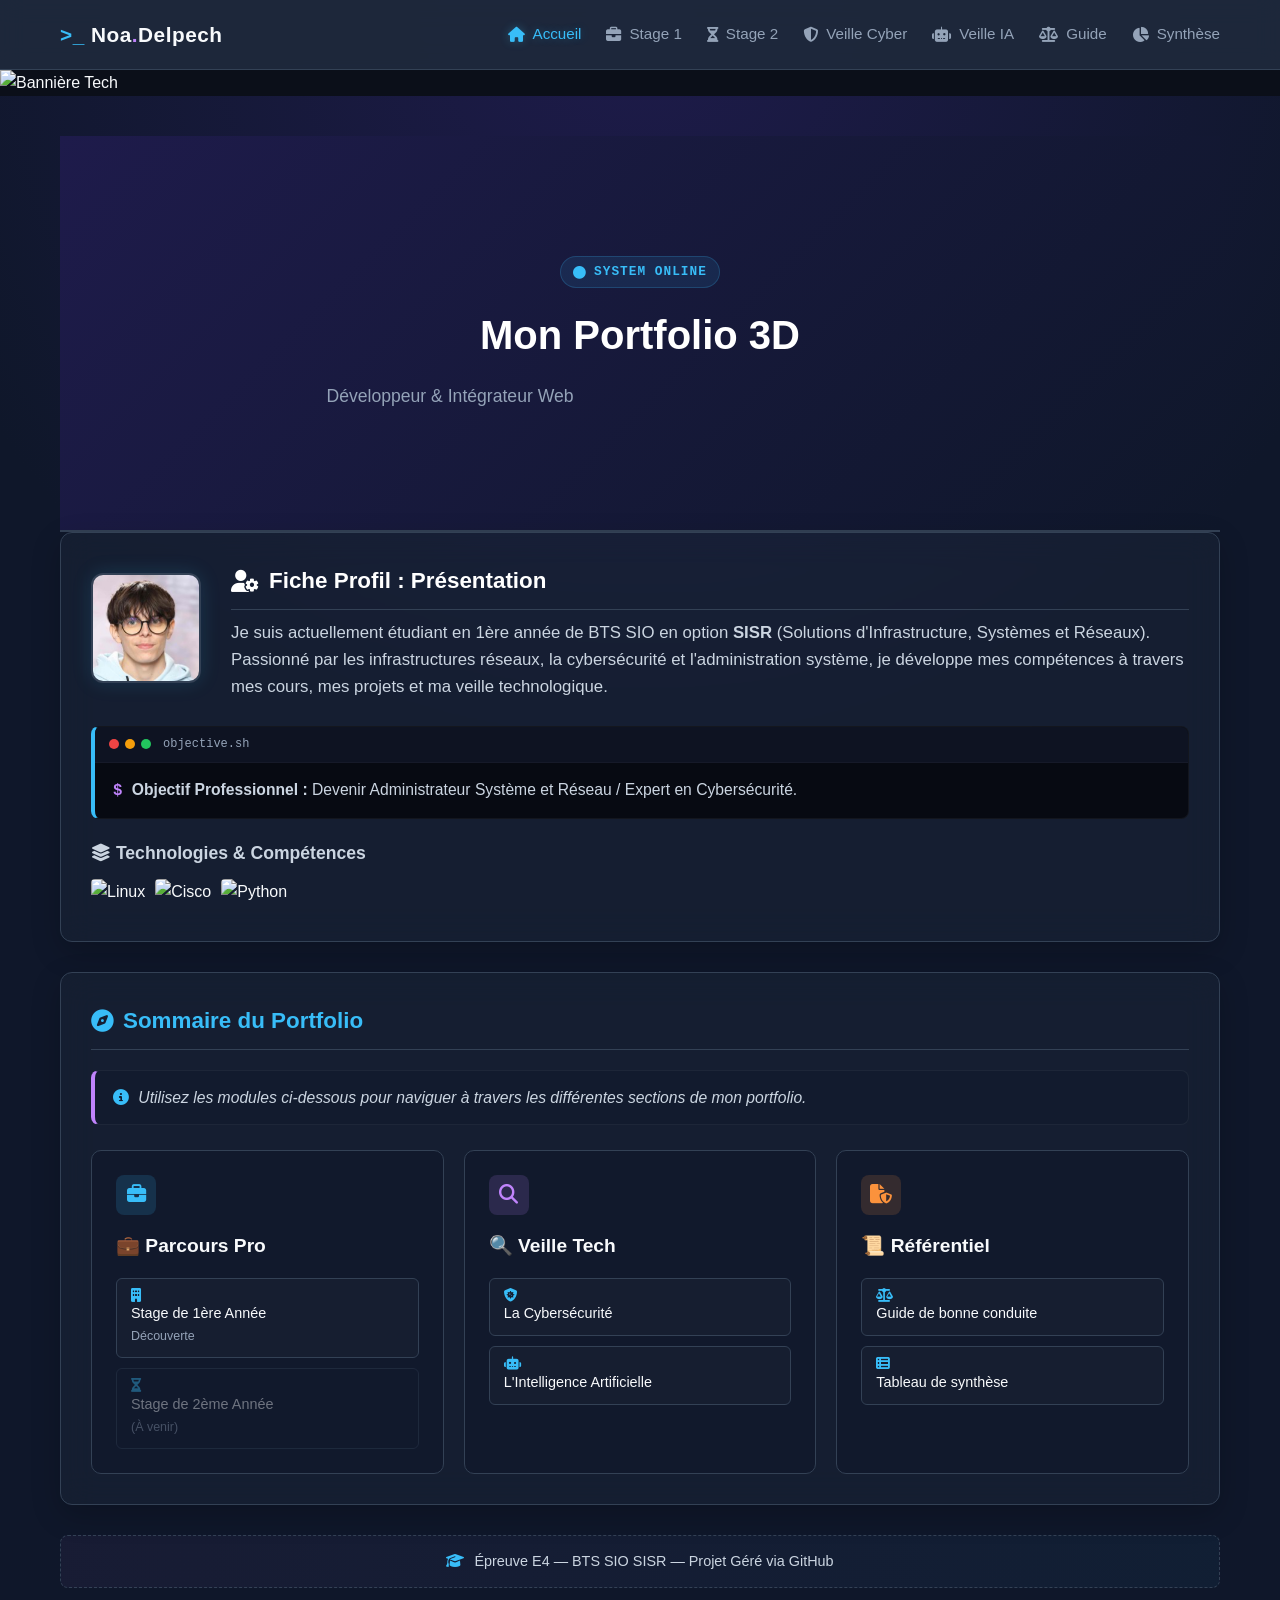
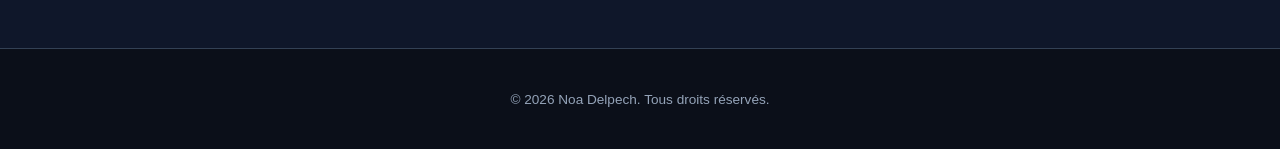
==== commit dce8eef5: "Integrate Spline viewer for 3D background Added a 3D background and Spline viewer to the page." ====
--- a/index.html
+++ b/index.html
@@ -8,7 +8,15 @@
     <link rel="stylesheet" href="https://cdnjs.cloudflare.com/ajax/libs/font-awesome/6.4.0/css/all.min.css">
 </head>
 <body>
+    <div class="cyber-3d-bg">
+        <script type="module" src="https://unpkg.com/@splinetool/viewer@1.9.0/build/spline-viewer.js"></script>
+        <spline-viewer url="https://prod.spline.design/TON_LIEN_SPLINE_ICI/scene.splinecode"></spline-viewer>
+    </div>
 
+    <nav class="navbar">
+        <div class="nav-container">
+            </div>
+    </nav>
     <nav class="navbar">
         <div class="nav-container">
             <a href="index.html" class="nav-logo">
--- a/style.css
+++ b/style.css
@@ -1494,3 +1494,14 @@
         max-width: 100%; /* Passe à 1 image par ligne sur smartphone */
     }
 }
+
+<header class="cyber-header-hub">
+    <div class="hub-overlay">
+        <span class="badge-status-cyber"><i class="fa-solid fa-circle dot pulse"></i> SYSTEM ONLINE</span>
+        <h1>Mon Portfolio 3D</h1>
+        <p>Développeur & Intégrateur Web</p>
+    </div>
+
+    <div class="hero-3d-container">
+        </div>
+</header>
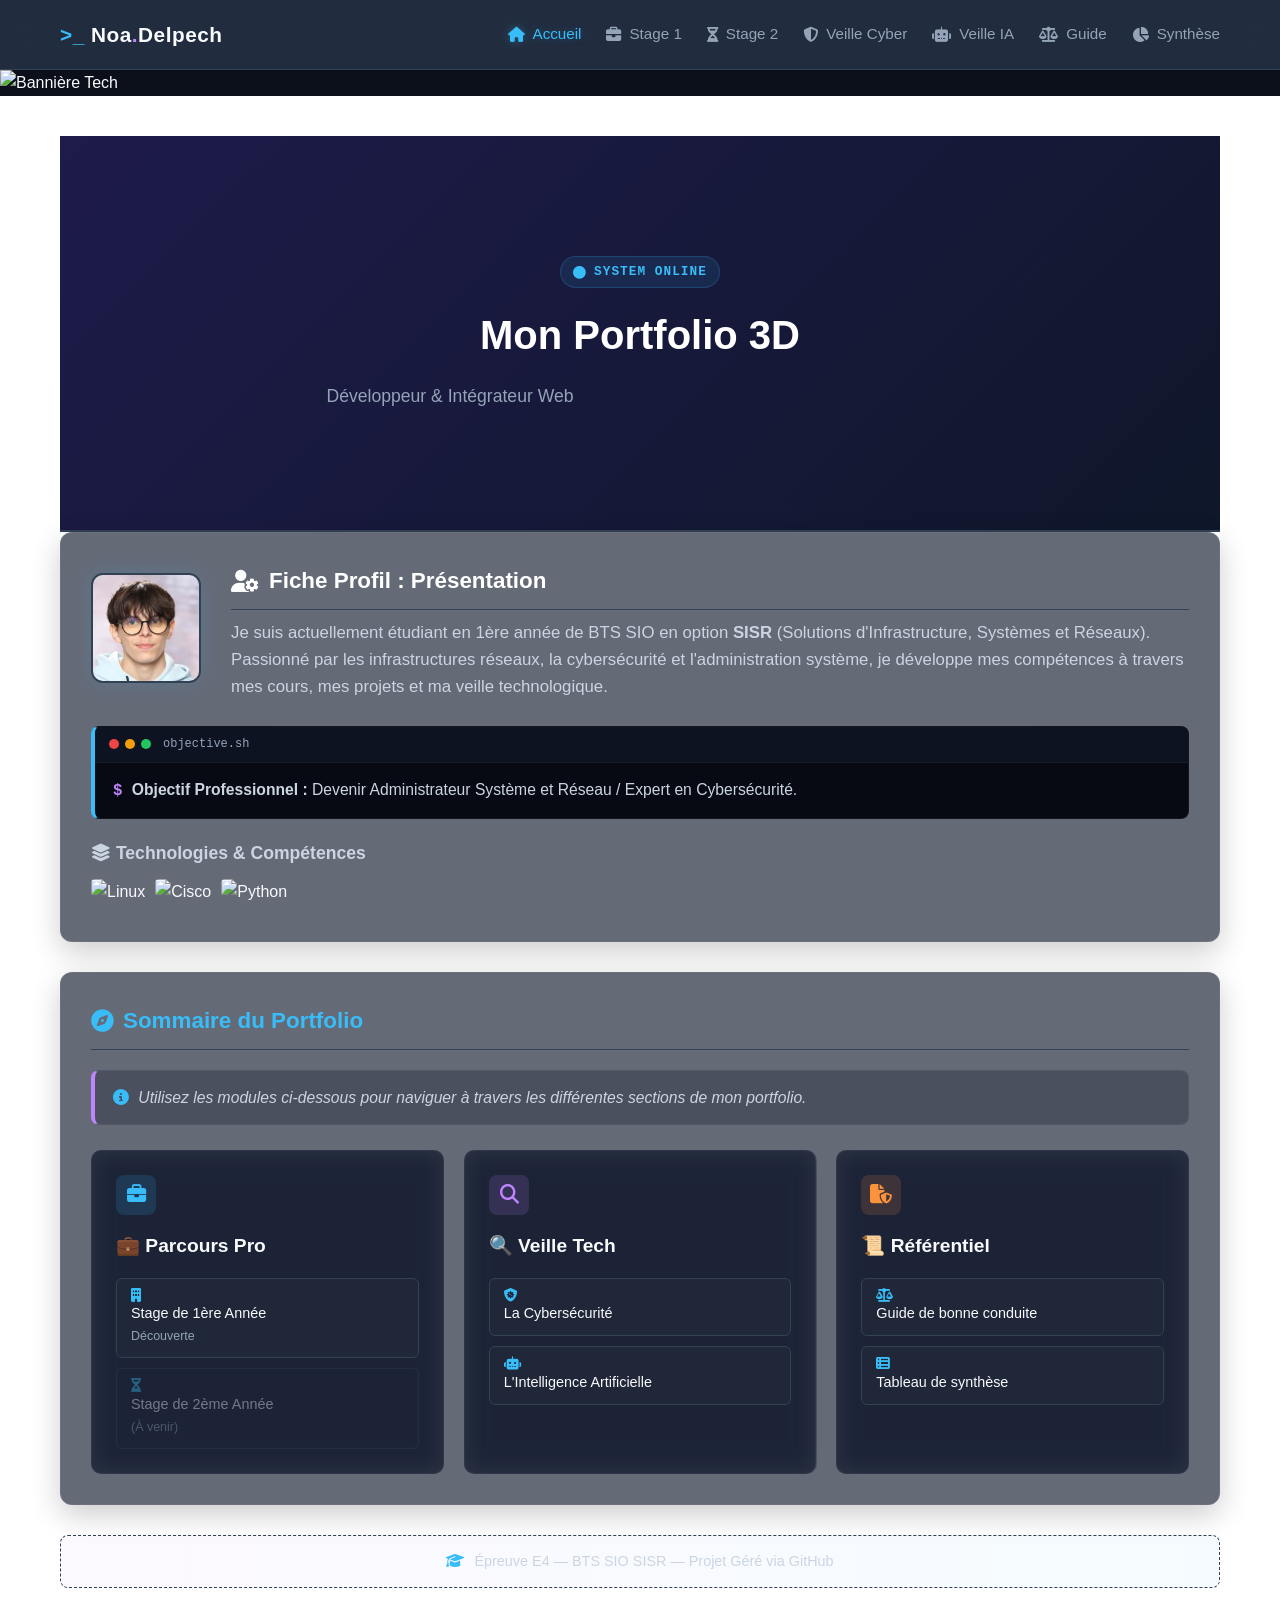
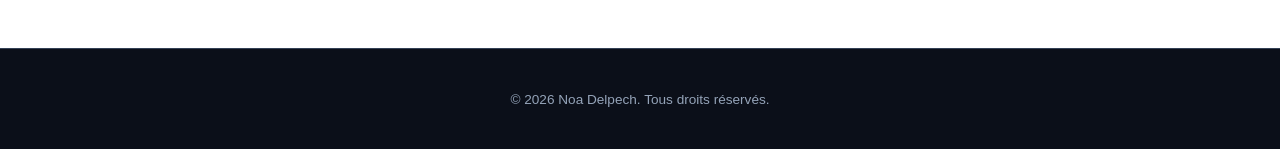
==== commit 2a51606d: "Update spline-viewer URL in index.html" ====
--- a/index.html
+++ b/index.html
@@ -8,10 +8,10 @@
     <link rel="stylesheet" href="https://cdnjs.cloudflare.com/ajax/libs/font-awesome/6.4.0/css/all.min.css">
 </head>
 <body>
-    <div class="cyber-3d-bg">
-        <script type="module" src="https://unpkg.com/@splinetool/viewer@1.9.0/build/spline-viewer.js"></script>
-        <spline-viewer url="https://prod.spline.design/TON_LIEN_SPLINE_ICI/scene.splinecode"></spline-viewer>
-    </div>
+   <div class="cyber-3d-bg">
+    <script type="module" src="https://unpkg.com/@splinetool/viewer@1.9.0/build/spline-viewer.js"></script>
+    <spline-viewer url="https://prod.spline.design/Z9Z7pP-407-7Yshn/scene.splinecode"></spline-viewer>
+</div>
 
     <nav class="navbar">
         <div class="nav-container">
--- a/style.css
+++ b/style.css
@@ -1505,3 +1505,27 @@
     <div class="hero-3d-container">
         </div>
 </header>
+
+/* Positionnement du bloc 3D en fond d'écran total */
+.cyber-3d-bg {
+    position: fixed;
+    top: 0;
+    left: 0;
+    width: 100vw;
+    height: 100vh;
+    z-index: -1; /* Reste derrière tout le texte */
+    pointer-events: none; /* TRÈS IMPORTANT : permet de cliquer sur tes liens et boutons à travers la 3D */
+}
+
+/* On ajuste tes cartes pour laisser passer la lumière de la 3D */
+.glass-card, .timeline-card, .module-card {
+    background: rgba(19, 27, 46, 0.65) !important; /* Rend le fond un poil plus transparent */
+    backdrop-filter: blur(12px); /* Crée un effet de vitre givrée magnifique sur la 3D */
+    border: 1px solid rgba(255, 255, 255, 0.05);
+}
+
+/* On s'assure que le fond principal de ton body ne bloque pas la vue */
+body {
+    background-color: transparent !important; /* Le fond devient transparent pour voir la 3D derrière */
+    background-image: none !important; /* On retire l'ancien dégradé fixe */
+}
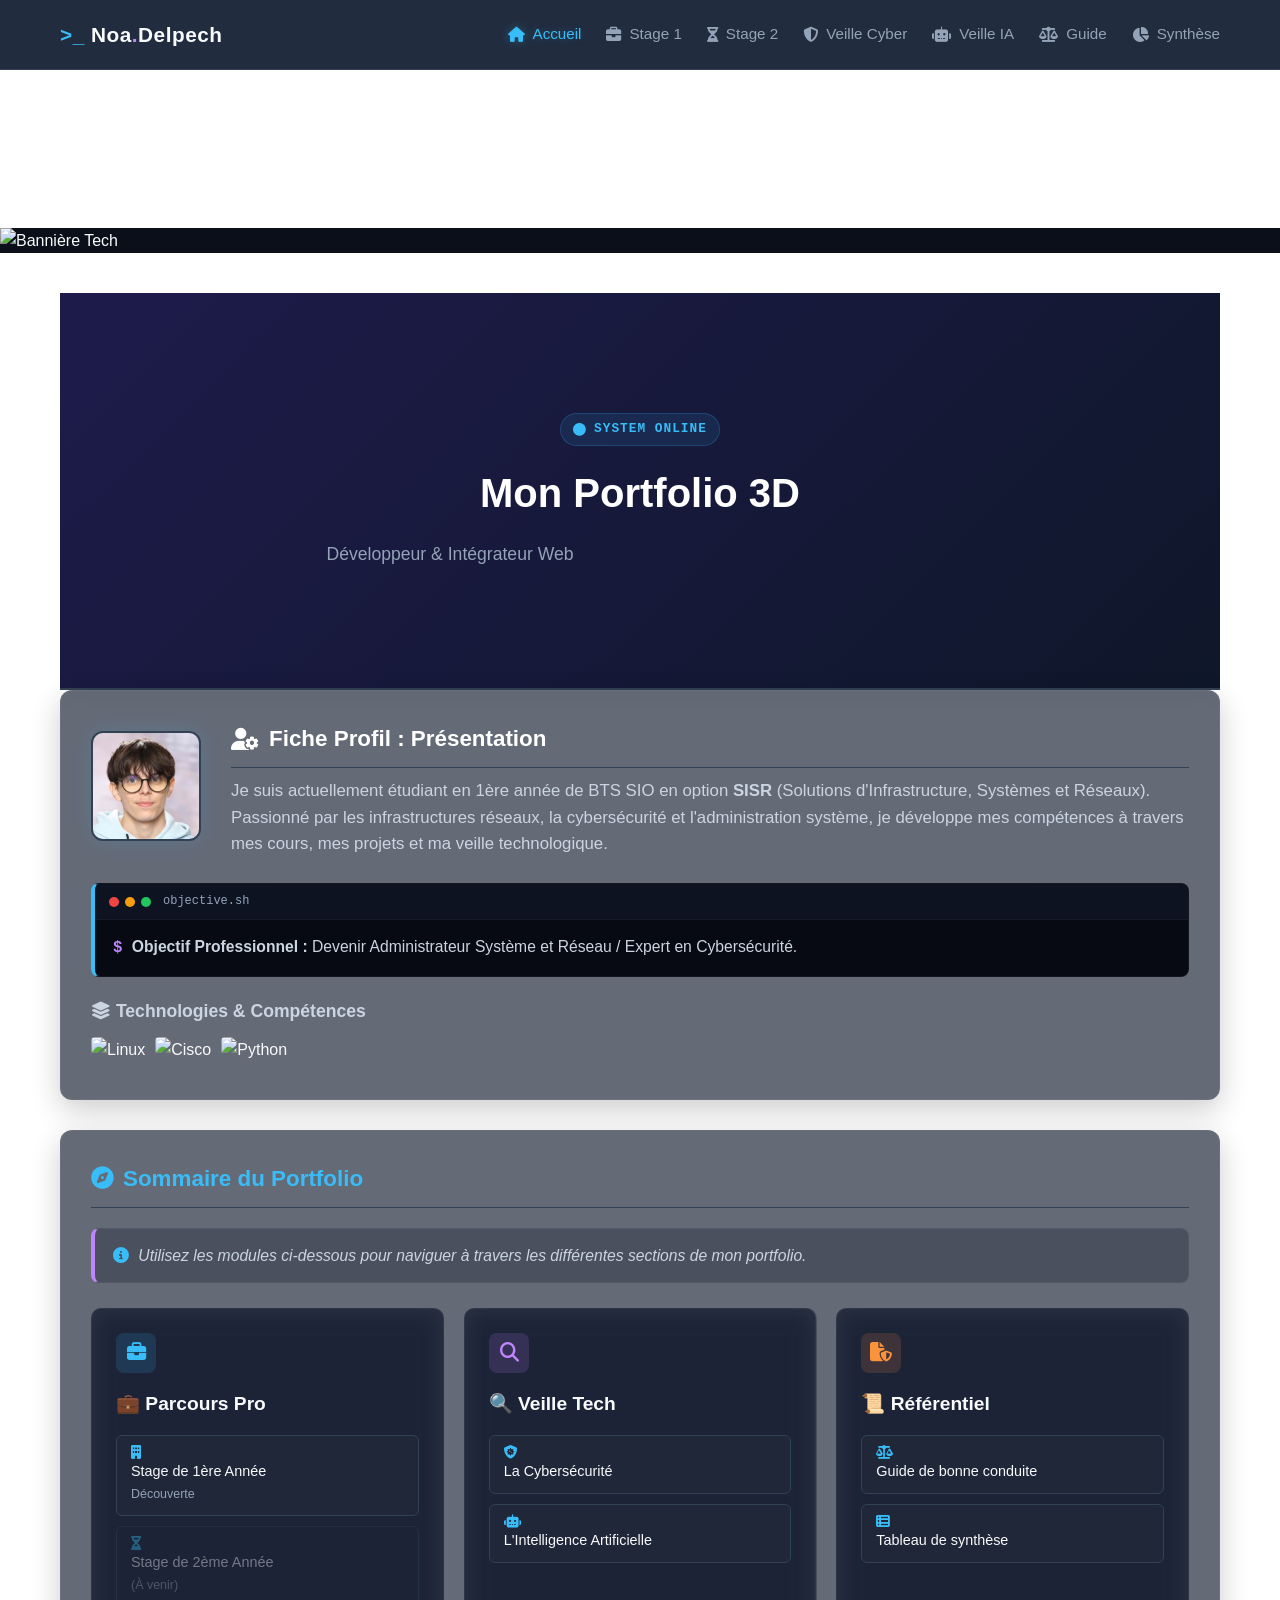
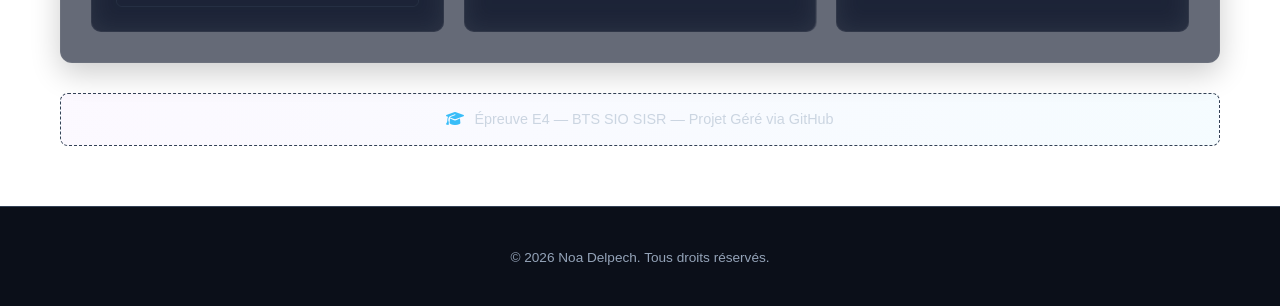
==== commit 1d211b82: "Update index.html" ====
--- a/index.html
+++ b/index.html
@@ -9,10 +9,8 @@
 </head>
 <body>
    <div class="cyber-3d-bg">
-    <script type="module" src="https://unpkg.com/@splinetool/viewer@1.9.0/build/spline-viewer.js"></script>
-    <spline-viewer url="https://prod.spline.design/Z9Z7pP-407-7Yshn/scene.splinecode"></spline-viewer>
+    <iframe src="https://my.spline.design/particlestoolcopy-50bbdb84be32817ee87fc531180fb78e/" frameborder="0" width="100%" height="100%"></iframe>
 </div>
-
     <nav class="navbar">
         <div class="nav-container">
             </div>
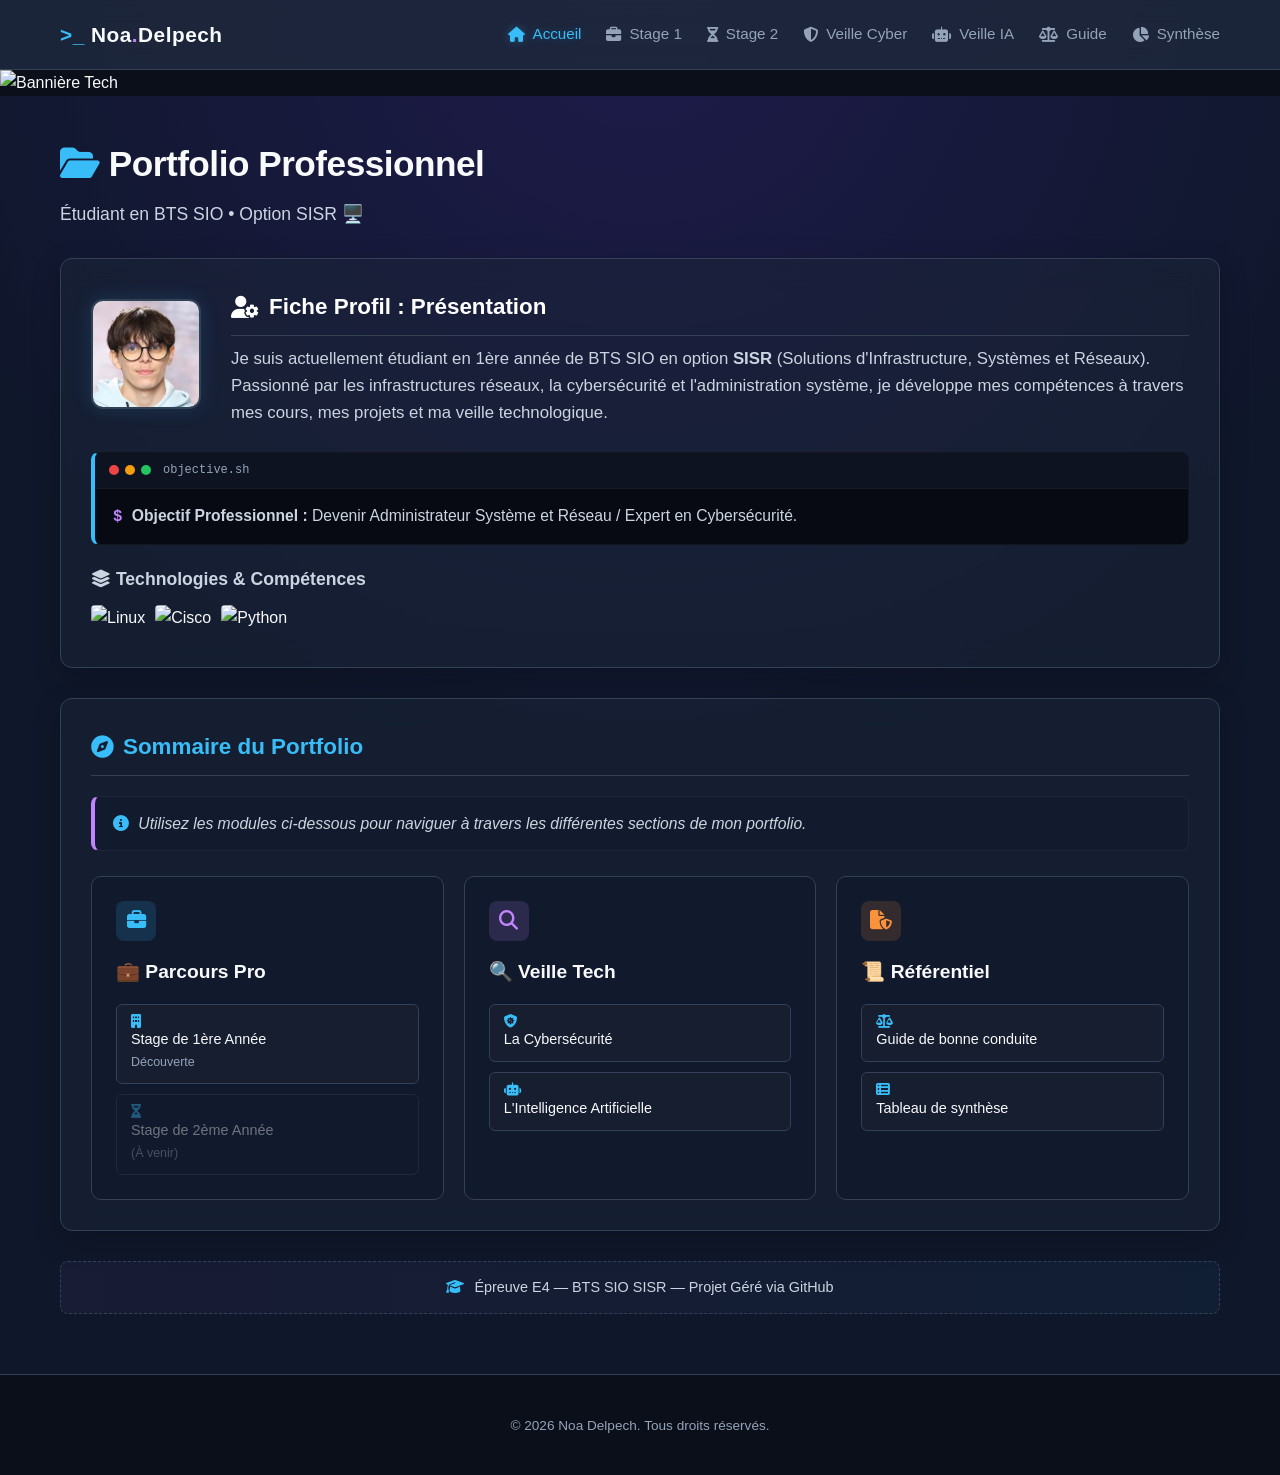
==== commit e43bd4c3: "Update index.html" ====
--- a/index.html
+++ b/index.html
@@ -8,13 +8,7 @@
     <link rel="stylesheet" href="https://cdnjs.cloudflare.com/ajax/libs/font-awesome/6.4.0/css/all.min.css">
 </head>
 <body>
-   <div class="cyber-3d-bg">
-    <iframe src="https://my.spline.design/particlestoolcopy-50bbdb84be32817ee87fc531180fb78e/" frameborder="0" width="100%" height="100%"></iframe>
-</div>
-    <nav class="navbar">
-        <div class="nav-container">
-            </div>
-    </nav>
+
     <nav class="navbar">
         <div class="nav-container">
             <a href="index.html" class="nav-logo">
@@ -38,16 +32,12 @@
 
     <main class="dashboard-container">
         
-        <header class="cyber-header-hub">
-    <div class="hub-overlay">
-        <span class="badge-status-cyber"><i class="fa-solid fa-circle dot pulse"></i> SYSTEM ONLINE</span>
-        <h1>Mon Portfolio 3D</h1>
-        <p>Développeur & Intégrateur Web</p>
-    </div>
-
-    <div class="hero-3d-container">
-        </div>
-</header>
+        <header class="dashboard-header">
+            <div class="title-zone">
+                <h1><i class="fa-solid fa-folder-open folder-glow"></i> Portfolio Professionnel</h1>
+                <p class="role-tag">Étudiant en BTS SIO • Option SISR <span class="pulse-icon">🖥️</span></p>
+            </div>
+        </header>
 
         <section class="glass-card profile-section">
             <div class="profile-grid">
--- a/style.css
+++ b/style.css
@@ -1494,38 +1494,3 @@
         max-width: 100%; /* Passe à 1 image par ligne sur smartphone */
     }
 }
-
-<header class="cyber-header-hub">
-    <div class="hub-overlay">
-        <span class="badge-status-cyber"><i class="fa-solid fa-circle dot pulse"></i> SYSTEM ONLINE</span>
-        <h1>Mon Portfolio 3D</h1>
-        <p>Développeur & Intégrateur Web</p>
-    </div>
-
-    <div class="hero-3d-container">
-        </div>
-</header>
-
-/* Positionnement du bloc 3D en fond d'écran total */
-.cyber-3d-bg {
-    position: fixed;
-    top: 0;
-    left: 0;
-    width: 100vw;
-    height: 100vh;
-    z-index: -1; /* Reste derrière tout le texte */
-    pointer-events: none; /* TRÈS IMPORTANT : permet de cliquer sur tes liens et boutons à travers la 3D */
-}
-
-/* On ajuste tes cartes pour laisser passer la lumière de la 3D */
-.glass-card, .timeline-card, .module-card {
-    background: rgba(19, 27, 46, 0.65) !important; /* Rend le fond un poil plus transparent */
-    backdrop-filter: blur(12px); /* Crée un effet de vitre givrée magnifique sur la 3D */
-    border: 1px solid rgba(255, 255, 255, 0.05);
-}
-
-/* On s'assure que le fond principal de ton body ne bloque pas la vue */
-body {
-    background-color: transparent !important; /* Le fond devient transparent pour voir la 3D derrière */
-    background-image: none !important; /* On retire l'ancien dégradé fixe */
-}
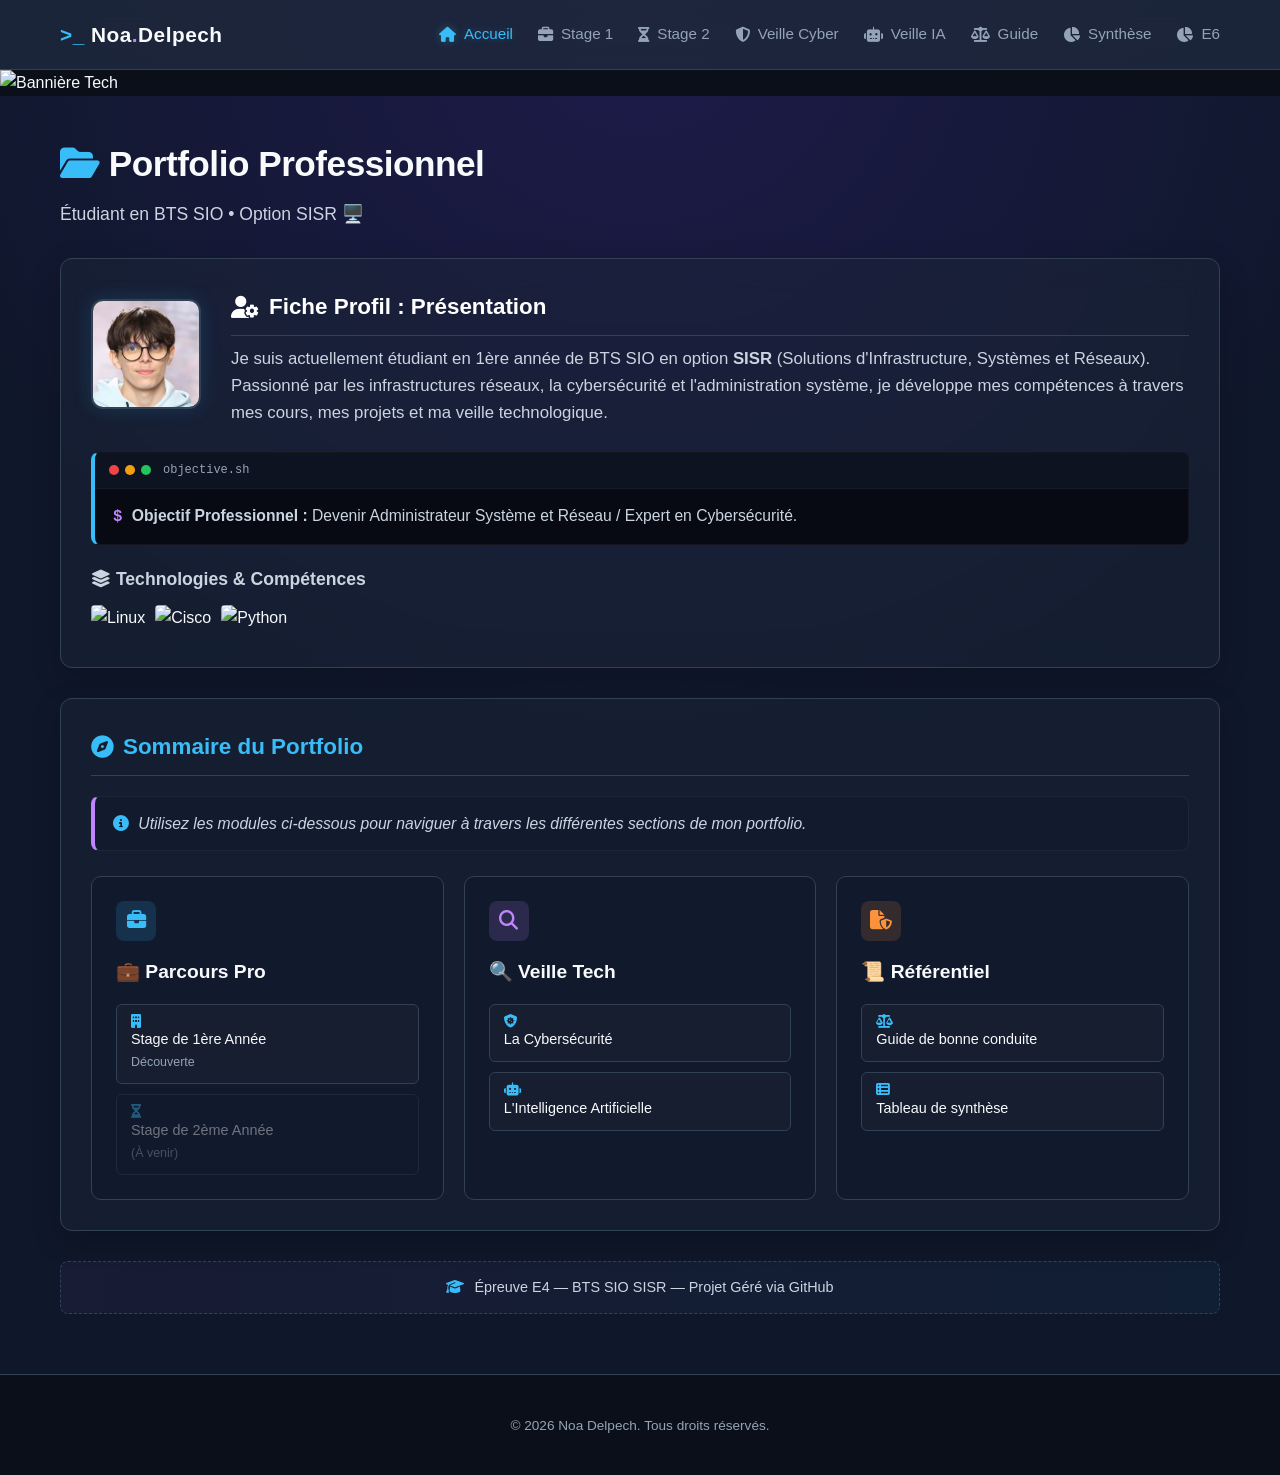
==== commit de7ef6b8: "Update index.html" ====
--- a/index.html
+++ b/index.html
@@ -8,7 +8,7 @@
     <link rel="stylesheet" href="https://cdnjs.cloudflare.com/ajax/libs/font-awesome/6.4.0/css/all.min.css">
 </head>
 <body>
-
+    
     <nav class="navbar">
         <div class="nav-container">
             <a href="index.html" class="nav-logo">
@@ -22,6 +22,7 @@
                 <li><a href="veille-ia.html"><i class="fa-solid fa-robot"></i> Veille IA</a></li>
                 <li><a href="guide-bonne-conduite.html"><i class="fa-solid fa-scale-balanced"></i> Guide</a></li>
                 <li><a href="tableau-de-synthese.html"><i class="fa-solid fa-chart-pie"></i> Synthèse</a></li>
+                <li><a href="epreuve-e6.html"><i class="fa-solid fa-chart-pie"></i> E6</a></li>
             </ul>
         </div>
     </nav>
--- a/style.css
+++ b/style.css
@@ -1494,3 +1494,94 @@
         max-width: 100%; /* Passe à 1 image par ligne sur smartphone */
     }
 }
+
+/* ==========================================================================
+   OPTIMISATIONS DESIGN : GUIDE DE BONNE CONDUITE
+   ========================================================================== */
+
+/* 1. Effet de lueur néon et surélévation quand la souris passe sur une carte */
+.mission-block-card {
+    transition: all 0.3s cubic-bezier(0.25, 0.8, 0.25, 1) !important;
+    position: relative;
+    overflow: hidden;
+    border: 1px solid rgba(255, 255, 255, 0.05) !important;
+    background: rgba(19, 27, 46, 0.4) !important;
+    backdrop-filter: blur(10px);
+}
+
+.mission-block-card:hover {
+    transform: translateY(-5px); /* La carte se soulève légèrement */
+    background: rgba(19, 27, 46, 0.75) !important;
+    border-color: rgba(56, 189, 248, 0.3) !important; /* Bordure s'illumine en bleu */
+    box-shadow: 0 15px 30px rgba(0, 0, 0, 0.5), 
+                0 0 20px rgba(56, 189, 248, 0.15) !important; /* Halo lumineux sous la carte */
+}
+
+/* 2. Style des lignes de règles (effet de lignes de commande) */
+.action-list li {
+    background: rgba(255, 255, 255, 0.02);
+    padding: 12px 16px !important;
+    border-radius: 6px;
+    border: 1px solid rgba(255, 255, 255, 0.02);
+    transition: all 0.2s ease;
+}
+
+.action-list li:hover {
+    background: rgba(56, 189, 248, 0.04);
+    border-color: rgba(56, 189, 248, 0.1);
+}
+
+/* 3. Lueur radioactive subtile sur les icônes Font Awesome */
+.action-list i {
+    text-shadow: 0 0 8px currentColor; /* L'icône brille de sa propre couleur ! */
+    font-size: 1.1rem;
+}
+
+/* 4. Transformation de la balise code (ex: Win + L) en véritable touche de clavier rétro-éclairée */
+.mission-body code {
+    background: #05070f !important;
+    border: 1px solid rgba(56, 189, 248, 0.4) !important;
+    color: #38bdf8 !important;
+    padding: 3px 8px !important;
+    border-radius: 4px;
+    font-family: 'Fira Code', 'Courier New', monospace !important;
+    box-shadow: 0 0 10px rgba(56, 189, 248, 0.2);
+    font-size: 0.85em;
+    font-weight: bold;
+}
+
+/* 5. Ligne de couleur sur le côté gauche de chaque carte pour catégoriser d'un coup d'œil */
+.mission-block-card {
+    border-left: 4px solid rgba(255, 255, 255, 0.1) !important;
+}
+.mission-block-card:nth-child(1), 
+.mission-block-card:nth-child(3), 
+.mission-block-card:nth-child(5) { border-left-color: #38bdf8 !important; } /* Catégories Bleues */
+
+.mission-block-card:nth-child(2), 
+.mission-block-card:nth-child(8) { border-left-color: #22c55e !important; } /* Catégories Vertes (RGPD/Eco) */
+
+.mission-block-card:nth-child(4) { border-left-color: #f87171 !important; } /* Alerte Rouge (Incidents) */
+
+.mission-block-card:nth-child(6), 
+.mission-block-card:nth-child(7) { border-left-color: #c084fc !important; } /* Violet (Vigilance/IA) */
+
+/* ==========================================================================
+   ALIGNEMENT ET CENTRAGE DE L'EN-TÊTE
+   ========================================================================== */
+
+/* Centre tout le contenu de l'en-tête (badge, titre, description) */
+.cyber-header-hub .hub-overlay {
+    display: flex;
+    flex-direction: column;
+    align-items: center;    /* Centre horizontalement */
+    text-align: center;     /* Centre le texte à l'intérieur des blocs */
+    justify-content: center;
+    width: 100%;
+}
+
+/* Force la description à rester bien centrée même s'il y a de la marge */
+.cyber-header-hub p {
+    margin-left: auto !important;
+    margin-right: auto !important;
+}
